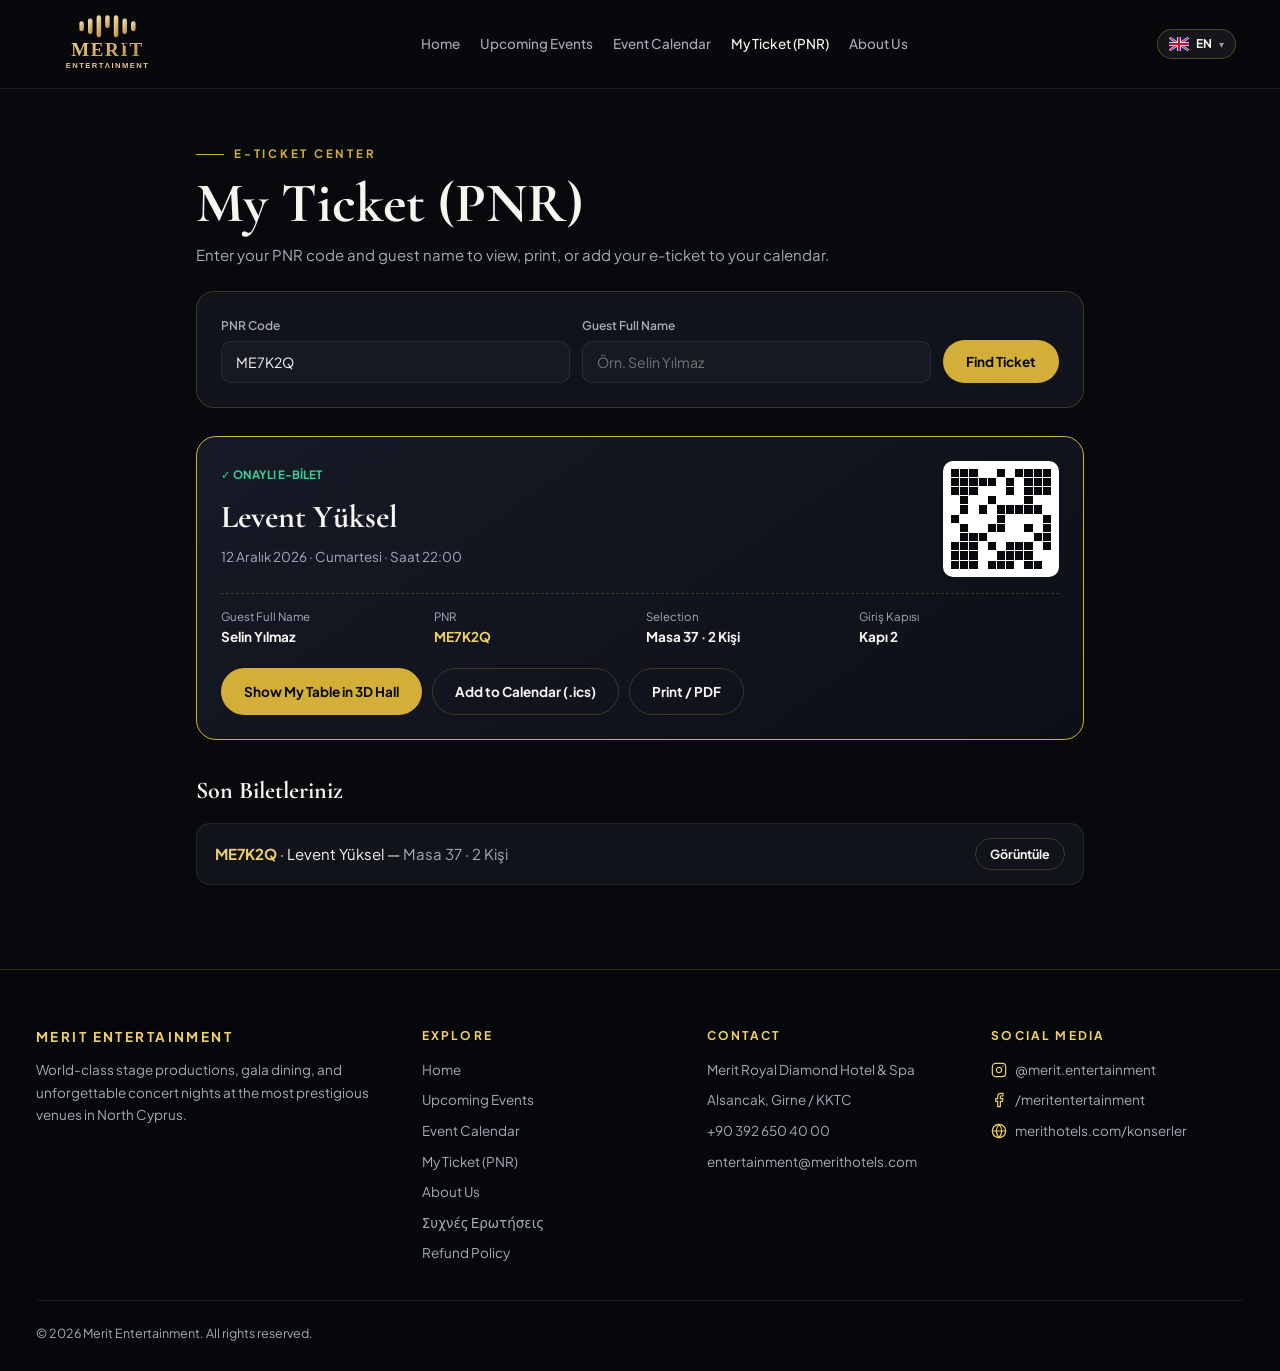
==== biletim.html @ 2b4a8edc "Deploy ready: Merit Entertainment 3D salon, sightlines ve Coolify Nginx ayarlari" ====
<!doctype html>
<html lang="tr">
<head>
<meta charset="utf-8">
<meta name="viewport" content="width=device-width, initial-scale=1, viewport-fit=cover">
<title>Biletim (PNR) · Merit Entertainment</title>
<link rel="preconnect" href="https://fonts.googleapis.com">
<link rel="preconnect" href="https://fonts.gstatic.com" crossorigin>
<link href="https://fonts.googleapis.com/css2?family=Cormorant+Garamond:ital,wght@0,500;0,600;0,700;1,500&family=Plus+Jakarta+Sans:wght@400;500;600;700&display=swap" rel="stylesheet">
<style>
  :root {
    --bg: #08090d; --bg-elev: #11131a; --bg-card: #161923;
    --ink: #f7f5f0; --muted: #a6aab8;
    --line: rgba(212, 175, 55, 0.22); --line-soft: rgba(255, 255, 255, 0.08);
    --gold: #d4af37; --gold-bright: #f0d068; --ok: #34d399;
    --serif: "Cormorant Garamond", Georgia, serif;
    --sans: "Plus Jakarta Sans", "Segoe UI", system-ui, sans-serif;
  }
  * { box-sizing: border-box; }
  body { margin: 0; background: var(--bg); color: var(--ink); font: 15px/1.6 var(--sans); -webkit-font-smoothing: antialiased; }
  :focus-visible { outline: 2px solid var(--gold-bright); outline-offset: 2px; }
  header.topbar { position: sticky; top: 0; z-index: 50; display: flex; align-items: center; justify-content: space-between; gap: 16px; padding: 14px clamp(16px, 4vw, 44px); background: rgba(8, 9, 13, 0.88); backdrop-filter: blur(14px); border-bottom: 1px solid var(--line-soft); }
  .brand { display: flex; align-items: center; text-decoration: none; }
  nav.nav { display: flex; align-items: center; gap: 20px; }
  nav.nav a { color: var(--muted); text-decoration: none; font-size: 13.5px; font-weight: 500; }
  nav.nav a:hover, nav.nav a[aria-current="page"] { color: var(--ink); }
  @media (max-width: 860px) { nav.nav a:not([aria-current="page"]) { display: none; } }
  .wrap { width: 100%; max-width: 960px; margin: 0 auto; padding: 48px clamp(16px, 4vw, 36px) 84px; }
  .eyebrow { display: inline-flex; align-items: center; gap: 10px; font-size: 11.5px; letter-spacing: .24em; text-transform: uppercase; font-weight: 700; color: var(--gold); margin-bottom: 10px; }
  .eyebrow::before { content: ""; width: 28px; height: 1px; background: var(--gold); }
  h1 { font-family: var(--serif); font-size: clamp(34px, 5vw, 56px); margin: 0 0 10px; line-height: 1.05; }
  .lookup-box { background: var(--bg-elev); border: 1px solid var(--line); border-radius: 18px; padding: 24px; margin-top: 24px; display: grid; grid-template-columns: 1fr 1fr auto; gap: 12px; align-items: end; }
  @media (max-width: 680px) { .lookup-box { grid-template-columns: 1fr; } }
  .field label { display: block; font-size: 12px; color: var(--muted); margin-bottom: 6px; font-weight: 600; }
  .field input { width: 100%; background: var(--bg-card); color: var(--ink); border: 1px solid var(--line-soft); border-radius: 10px; padding: 11px 14px; font-family: inherit; font-size: 14px; }
  .btn { display: inline-flex; align-items: center; justify-content: center; gap: 8px; padding: 12px 22px; border-radius: 999px; font-weight: 700; font-size: 13.5px; border: 1px solid transparent; cursor: pointer; text-decoration: none; font-family: inherit; }
  .btn-primary { background: var(--gold); color: #08090d; }
  .btn-primary:hover { background: var(--gold-bright); }
  .btn-ghost { background: transparent; color: var(--ink); border-color: var(--line); }
  .eticket { margin-top: 28px; background: linear-gradient(145deg, #161a26, #0d0f16); border: 1px solid var(--gold); border-radius: 20px; padding: 24px; display: none; }
  .eticket.show { display: block; }
  .qr-box { width: 116px; height: 116px; background: #fff; padding: 8px; border-radius: 10px; display: grid; grid-template-columns: repeat(11, 1fr); gap: 1px; flex-shrink: 0; }
  .qr-box i { background: #09090d; display: block; }
  .qr-box i.o { background: transparent; }
  .saved-list { margin-top: 32px; display: grid; gap: 12px; }
  .saved-item { background: var(--bg-elev); border: 1px solid var(--line-soft); border-radius: 14px; padding: 14px 18px; display: flex; justify-content: space-between; align-items: center; gap: 12px; flex-wrap: wrap; }
  footer.site-footer { background: #06070a; border-top: 1px solid var(--line); padding: 56px 0 28px; color: var(--muted); font-size: 13.5px; }
  .foot-wrap { width: 100%; max-width: 1320px; margin: 0 auto; padding: 0 clamp(16px, 3.5vw, 36px); }
  .foot-grid { display: grid; grid-template-columns: 1.4fr 1fr 1fr 1fr; gap: 32px; padding-bottom: 36px; border-bottom: 1px solid var(--line-soft); }
  @media (max-width: 860px) { .foot-grid { grid-template-columns: 1fr 1fr; } }
  @media (max-width: 520px) { .foot-grid { grid-template-columns: 1fr; } }
  .foot-col h4 { margin: 0 0 14px; font-size: 12px; letter-spacing: .18em; text-transform: uppercase; color: var(--gold-bright); }
  .foot-col ul { list-style: none; padding: 0; margin: 0; display: grid; gap: 9px; }
  .foot-col a { color: var(--muted); text-decoration: none; }
  .foot-col a:hover { color: var(--ink); }
  .foot-bottom { display: flex; flex-wrap: wrap; justify-content: space-between; gap: 12px; padding-top: 22px; font-size: 12.5px; }
  @media print { header, .lookup-box, .saved-list, .ticket-actions, footer { display: none !important; } .eticket { border: 2px solid #000; color: #000; background: #fff; } }
</style>
</head>
<body>
<header class="topbar">
  <a href="merit-bilet.html" class="brand" aria-label="Merit Entertainment Ana Sayfa">
    <img src="assets/merit-entertainment-logo.svg" alt="Merit Entertainment" style="height:46px; width:auto; display:block;">
  </a>
  <nav class="nav">
    <a href="merit-bilet.html" data-i18n="nav_home">Ana Sayfa</a>
    <a href="yaklasan.html" data-i18n="nav_upcoming">Yaklaşan Etkinlikler</a>
    <a href="takvim.html" data-i18n="nav_calendar">Etkinlik Takvimi</a>
    <a href="biletim.html" aria-current="page" data-i18n="nav_tickets">Biletim (PNR)</a>
    <a href="kurumsal.html" data-i18n="nav_corp">Hakkımızda</a>
  </nav>
</header>

<main class="wrap">
  <div class="eyebrow" data-i18n="pnr_eyebrow">E-Bilet Merkezi</div>
  <h1 data-i18n="nav_tickets">Biletim (PNR)</h1>
  <p style="color:var(--muted); margin:0;" data-i18n="pnr_intro">PNR kodunuzu ve adınızı/soyadınızı girerek e-biletinizi görüntüleyin, yazdırın veya takviminize ekleyin.</p>

  <form class="lookup-box" id="pnrForm">
    <div class="field">
      <label for="inPnr" data-i18n="pnr_code_lbl">PNR Kodu</label>
      <input id="inPnr" required placeholder="Örn. ME7K2Q" value="ME7K2Q" style="text-transform:uppercase;">
    </div>
    <div class="field">
      <label for="inSurname" data-i18n="pnr_name_lbl">Misafir Ad Soyad</label>
      <input id="inSurname" placeholder="Örn. Selin Yılmaz">
    </div>
    <button type="submit" class="btn btn-primary" data-i18n="pnr_btn">Bileti Sorgula</button>
  </form>

  <div class="eticket" id="ticketCard">
    <div style="display:flex; justify-content:space-between; gap:16px; flex-wrap:wrap;">
      <div>
        <span style="font-size:11.5px; color:var(--ok); font-weight:700;">✓ ONAYLI E-BİLET</span>
        <h2 style="margin:6px 0 4px; font-family:var(--serif); font-size:32px;" id="tkArtist">—</h2>
        <div style="color:var(--muted); font-size:13.5px;" id="tkDate">—</div>
      </div>
      <div class="qr-box" id="tkQr"></div>
    </div>
    <div style="margin-top:16px; border-top:1px dashed var(--line); padding-top:14px; display:grid; grid-template-columns:repeat(auto-fit,minmax(160px,1fr)); gap:12px; font-size:13.5px;">
      <div><span style="color:var(--muted); display:block; font-size:11.5px;" data-i18n="pnr_name_lbl">Misafir</span><b id="tkGuest">—</b></div>
      <div><span style="color:var(--muted); display:block; font-size:11.5px;">PNR</span><b id="tkPnr" style="color:var(--gold-bright)">—</b></div>
      <div><span style="color:var(--muted); display:block; font-size:11.5px;" data-i18n="salon_pick">Masa / Konum</span><b id="tkSeat">—</b></div>
      <div><span style="color:var(--muted); display:block; font-size:11.5px;">Giriş Kapısı</span><b id="tkGate">—</b></div>
    </div>
    <div class="ticket-actions" style="display:flex; gap:10px; flex-wrap:wrap; margin-top:20px;">
      <a href="salon.html" id="tkSalonLink" class="btn btn-primary" data-i18n="pnr_show_table">Salonda Masamı Göster</a>
      <button type="button" id="btnIcs" class="btn btn-ghost" data-i18n="pnr_ics">Takvime Ekle (.ics)</button>
      <button type="button" onclick="window.print()" class="btn btn-ghost" data-i18n="pnr_print">Yazdır / PDF</button>
    </div>
  </div>

  <div class="saved-list" id="savedList"></div>
</main>

<footer class="site-footer">
  <div class="foot-wrap">
    <div class="foot-grid">
      <div class="foot-col">
        <div style="margin-bottom:12px;"><b style="color:var(--gold-bright); letter-spacing:.18em; text-transform:uppercase;">Merit Entertainment</b></div>
        <p style="margin:0; line-height:1.65;" data-i18n="foot_desc">Kuzey Kıbrıs'ın en prestijli gala salonlarında dünya standartlarında sahne prodüksiyonları ve unutulmaz konser geceleri.</p>
      </div>
      <div class="foot-col">
        <h4 data-i18n="foot_explore">Keşfet</h4>
        <ul>
          <li><a href="merit-bilet.html" data-i18n="nav_home">Ana Sayfa</a></li>
          <li><a href="yaklasan.html" data-i18n="nav_upcoming">Yaklaşan Etkinlikler</a></li>
          <li><a href="takvim.html" data-i18n="nav_calendar">Etkinlik Takvimi</a></li>
          <li><a href="biletim.html" data-i18n="nav_tickets">Biletim (PNR)</a></li>
          <li><a href="kurumsal.html" data-i18n="nav_corp">Hakkımızda</a></li>
          <li><a href="sss.html" data-i18n="nav_faq">Sık Sorulan Sorular</a></li>
          <li><a href="iade.html" data-i18n="nav_refund">İade Koşulları</a></li>
        </ul>
      </div>
      <div class="foot-col">
        <h4 data-i18n="foot_contact">İletişim</h4>
        <ul>
          <li>Merit Royal Diamond Hotel &amp; Spa</li>
          <li>Alsancak, Girne / KKTC</li>
          <li>+90 392 650 40 00</li>
          <li>entertainment@merithotels.com</li>
        </ul>
      </div>
      <div class="foot-col">
        <h4 data-i18n="foot_social">Sosyal Medya</h4>
        <ul>
          <li><a href="https://www.instagram.com/merit.entertainment/" target="_blank" rel="noopener"><svg width="16" height="16" viewBox="0 0 24 24" fill="none" stroke="currentColor" stroke-width="1.8" stroke-linecap="round" stroke-linejoin="round" style="vertical-align:-3px; margin-right:8px; color:var(--gold-bright);"><rect x="2" y="2" width="20" height="20" rx="5"/><path d="M16 11.37A4 4 0 1 1 12.63 8 4 4 0 0 1 16 11.37z"/><line x1="17.5" y1="6.5" x2="17.51" y2="6.5"/></svg>@merit.entertainment</a></li>
          <li><a href="https://www.facebook.com/meritentertainment/" target="_blank" rel="noopener"><svg width="16" height="16" viewBox="0 0 24 24" fill="none" stroke="currentColor" stroke-width="1.8" stroke-linecap="round" stroke-linejoin="round" style="vertical-align:-3px; margin-right:8px; color:var(--gold-bright);"><path d="M18 2h-3a5 5 0 0 0-5 5v3H7v4h3v8h4v-8h3l1-4h-4V7a1 1 0 0 1 1-1h3z"/></svg>/meritentertainment</a></li>
          <li><a href="https://www.merithotels.com/konserler" target="_blank" rel="noopener"><svg width="16" height="16" viewBox="0 0 24 24" fill="none" stroke="currentColor" stroke-width="1.8" stroke-linecap="round" stroke-linejoin="round" style="vertical-align:-3px; margin-right:8px; color:var(--gold-bright);"><circle cx="12" cy="12" r="10"/><line x1="2" y1="12" x2="22" y2="12"/><path d="M12 2a15.3 15.3 0 0 1 4 10 15.3 15.3 0 0 1-4 10 15.3 15.3 0 0 1-4-10 15.3 15.3 0 0 1 4-10z"/></svg>merithotels.com/konserler</a></li>
        </ul>
      </div>
    </div>
    <div class="foot-bottom">
      <span data-i18n="foot_rights">© 2026 Merit Entertainment. Tüm hakları saklıdır.</span>
    </div>
  </div>
</footer>

<script type="module">
import './i18n.js';

const DEMO_DEFAULT = {
  pnr: 'ME7K2Q',
  eventId: 'levent',
  artist: 'Levent Yüksel',
  date: '12 Aralık 2026 · Cumartesi · Saat 22:00',
  guest: 'Selin Yılmaz',
  seat: 'Masa 37 · 2 Kişi',
  unitId: 'M-37',
  gate: 'Kapı 2'
};

function getStoredTickets() {
  try {
    const arr = JSON.parse(localStorage.getItem('merit_tickets') || '[]');
    return arr.length ? arr : [DEMO_DEFAULT];
  } catch { return [DEMO_DEFAULT]; }
}

function showTicket(tkt) {
  document.getElementById('ticketCard').classList.add('show');
  document.getElementById('tkArtist').textContent = tkt.artist;
  document.getElementById('tkDate').textContent = tkt.date;
  document.getElementById('tkGuest').textContent = tkt.guest;
  document.getElementById('tkPnr').textContent = tkt.pnr;
  document.getElementById('tkSeat').textContent = tkt.seat;
  document.getElementById('tkGate').textContent = tkt.gate;
  document.getElementById('tkSalonLink').href = `salon.html?event=${encodeURIComponent(tkt.eventId || 'levent')}&focus=${encodeURIComponent(tkt.unitId || 'M-37')}`;

  let seed = (tkt.pnr.charCodeAt(2) || 75) * 97;
  const rand = () => (seed = (seed * 1664525 + 1013904223) % 4294967296) / 4294967296;
  document.getElementById('tkQr').innerHTML = Array.from({ length: 121 }, (_, i) => {
    const x = i % 11, y = Math.floor(i / 11);
    const corner = (x < 3 && y < 3) || (x > 7 && y < 3) || (x < 3 && y > 7);
    return `<i class="${corner || rand() > 0.48 ? '' : 'o'}"></i>`;
  }).join('');

  document.getElementById('btnIcs').onclick = () => {
    const ics = [
      'BEGIN:VCALENDAR', 'VERSION:2.0', 'BEGIN:VEVENT',
      `SUMMARY:Merit Entertainment — ${tkt.artist}`,
      `DESCRIPTION:PNR: ${tkt.pnr} | ${tkt.seat} | ${tkt.gate}`,
      'LOCATION:Merit Royal Diamond Hotel & Spa, Girne',
      'DTSTART:20261212T200000Z', 'DTEND:20261212T233000Z',
      'END:VEVENT', 'END:VCALENDAR'
    ].join('\r\n');
    const a = document.createElement('a');
    a.href = URL.createObjectURL(new Blob([ics], { type: 'text/calendar' }));
    a.download = `Merit-Bilet-${tkt.pnr}.ics`;
    a.click();
  };
}

const list = getStoredTickets();
document.getElementById('savedList').innerHTML = `<h3 style="margin:0; font-family:var(--serif); font-size:24px;">Son Biletleriniz</h3>` +
  list.map(tkt => `
    <div class="saved-item">
      <div><b style="color:var(--gold-bright)">${tkt.pnr}</b> · ${tkt.artist} — <span style="color:var(--muted)">${tkt.seat}</span></div>
      <button type="button" class="btn btn-ghost" style="padding:7px 14px; font-size:12.5px;" data-open-pnr="${tkt.pnr}">Görüntüle</button>
    </div>
  `).join('');

document.querySelectorAll('[data-open-pnr]').forEach(b => {
  b.addEventListener('click', () => {
    const found = list.find(x => x.pnr === b.dataset.openPnr);
    if (found) showTicket(found);
  });
});

document.getElementById('pnrForm').addEventListener('submit', (e) => {
  e.preventDefault();
  const code = document.getElementById('inPnr').value.trim().toUpperCase();
  const found = list.find(x => x.pnr === code) || { ...DEMO_DEFAULT, pnr: code, guest: document.getElementById('inSurname').value.trim() || DEMO_DEFAULT.guest };
  showTicket(found);
});
showTicket(list[0]);
</script>
</body>
</html>
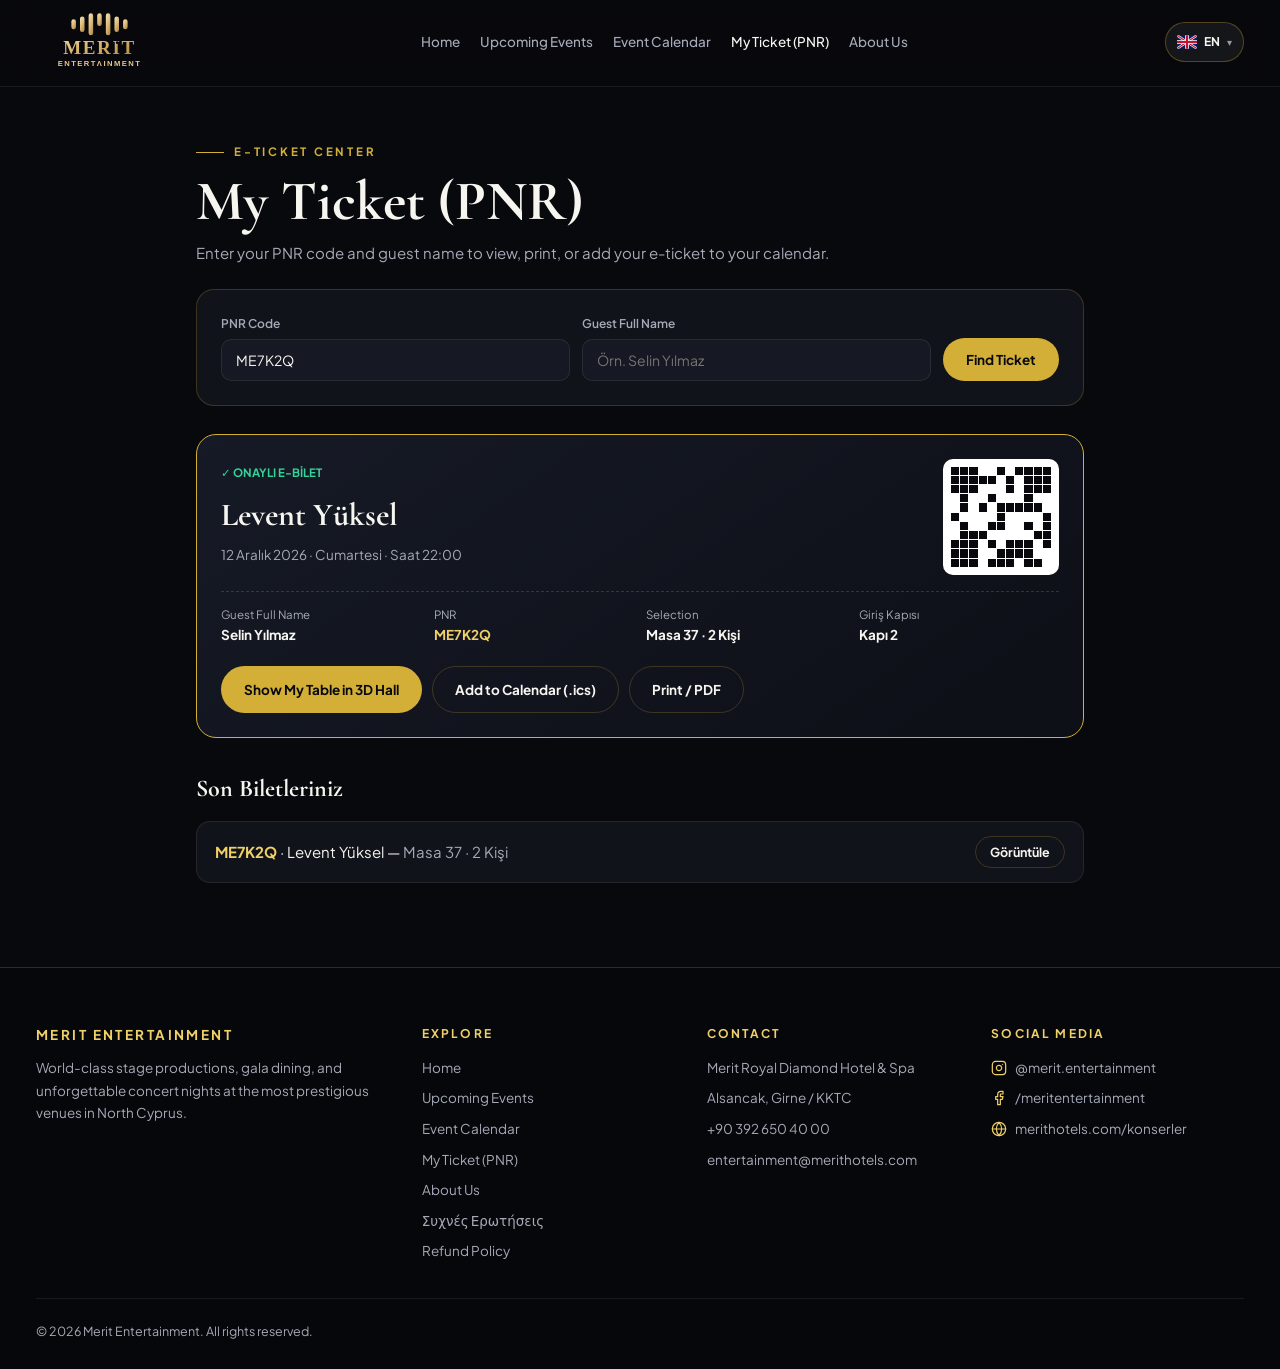
==== commit 65c58975: "Tum sayfalarda mobil uyumluluk, popover menu, safe-area ve dokunmatik hedef iyilestirmeleri" ====
--- a/biletim.html
+++ b/biletim.html
@@ -97,7 +97,7 @@
       </div>
       <div class="qr-box" id="tkQr"></div>
     </div>
-    <div style="margin-top:16px; border-top:1px dashed var(--line); padding-top:14px; display:grid; grid-template-columns:repeat(auto-fit,minmax(160px,1fr)); gap:12px; font-size:13.5px;">
+    <div style="margin-top:16px; border-top:1px dashed var(--line); padding-top:14px; display:grid; grid-template-columns:repeat(auto-fit,minmax(min(100%,160px),1fr)); gap:12px; font-size:13.5px;">
       <div><span style="color:var(--muted); display:block; font-size:11.5px;" data-i18n="pnr_name_lbl">Misafir</span><b id="tkGuest">—</b></div>
       <div><span style="color:var(--muted); display:block; font-size:11.5px;">PNR</span><b id="tkPnr" style="color:var(--gold-bright)">—</b></div>
       <div><span style="color:var(--muted); display:block; font-size:11.5px;" data-i18n="salon_pick">Masa / Konum</span><b id="tkSeat">—</b></div>
